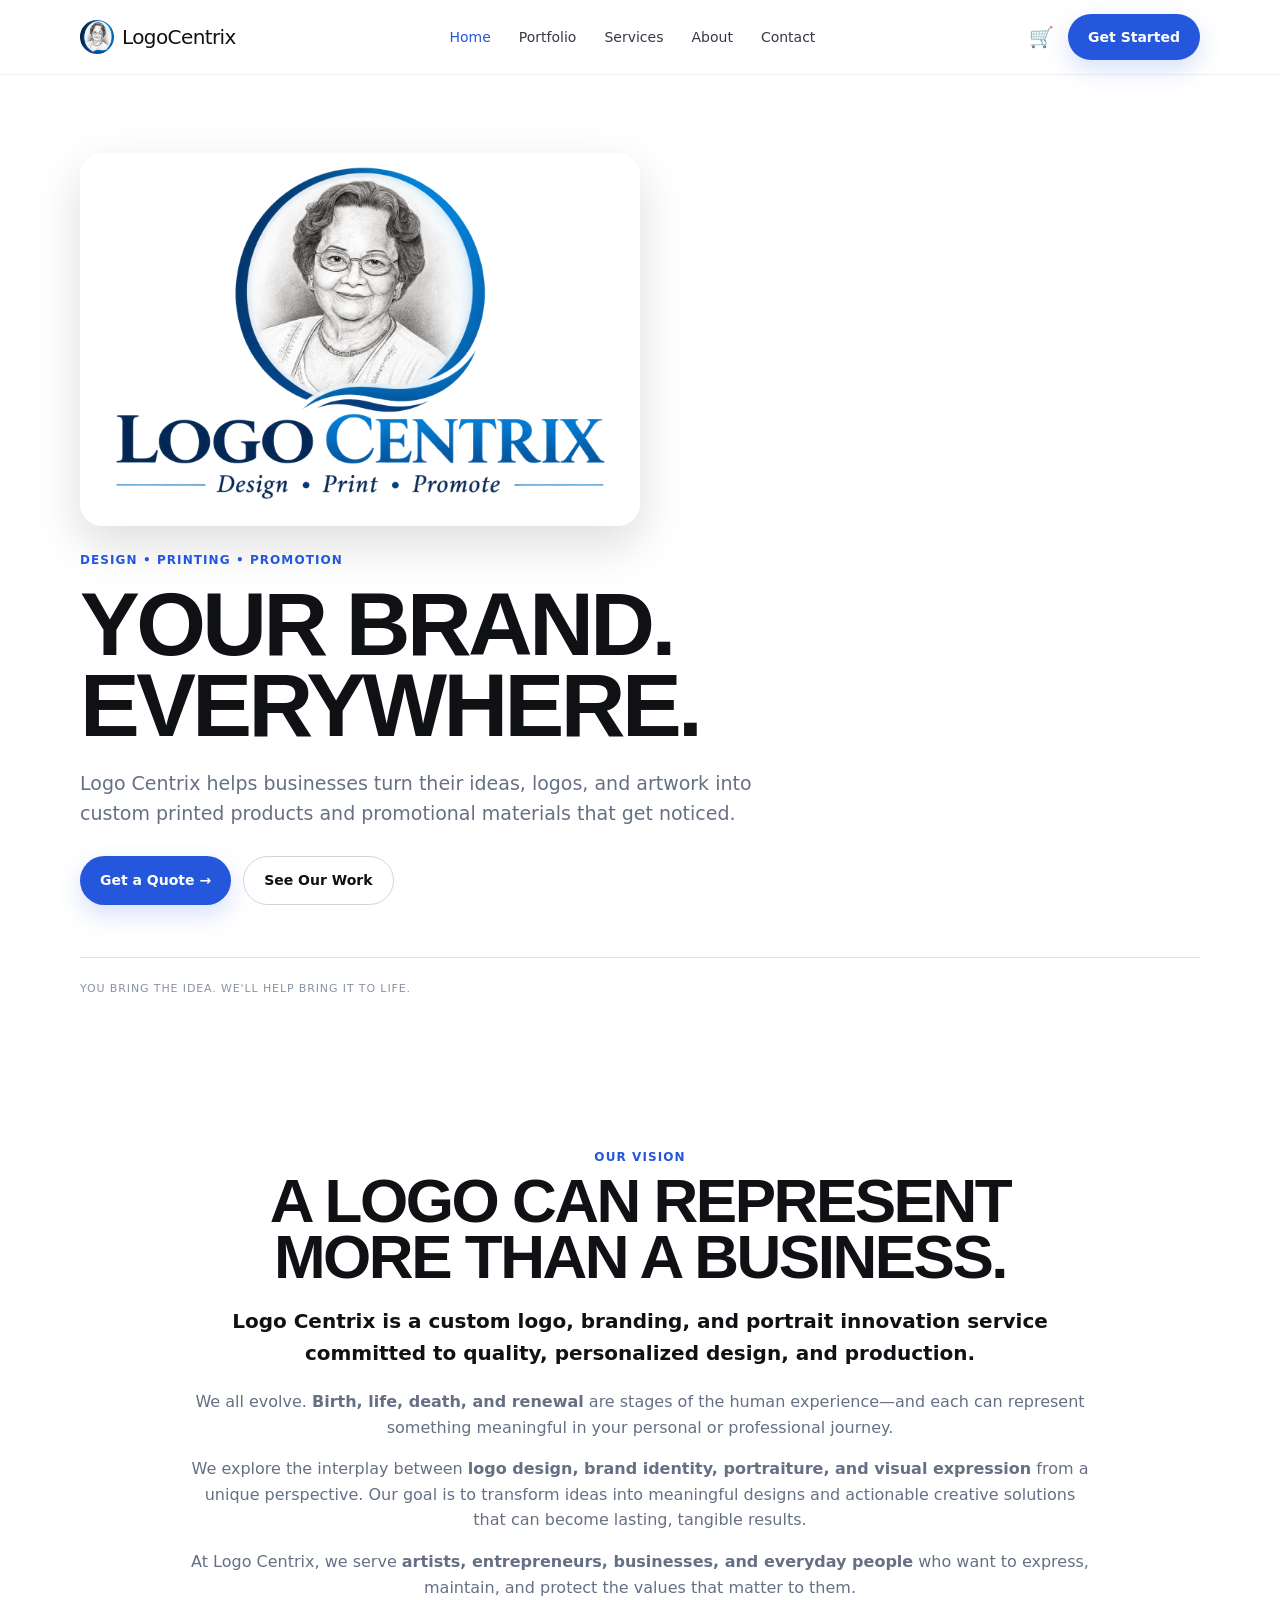
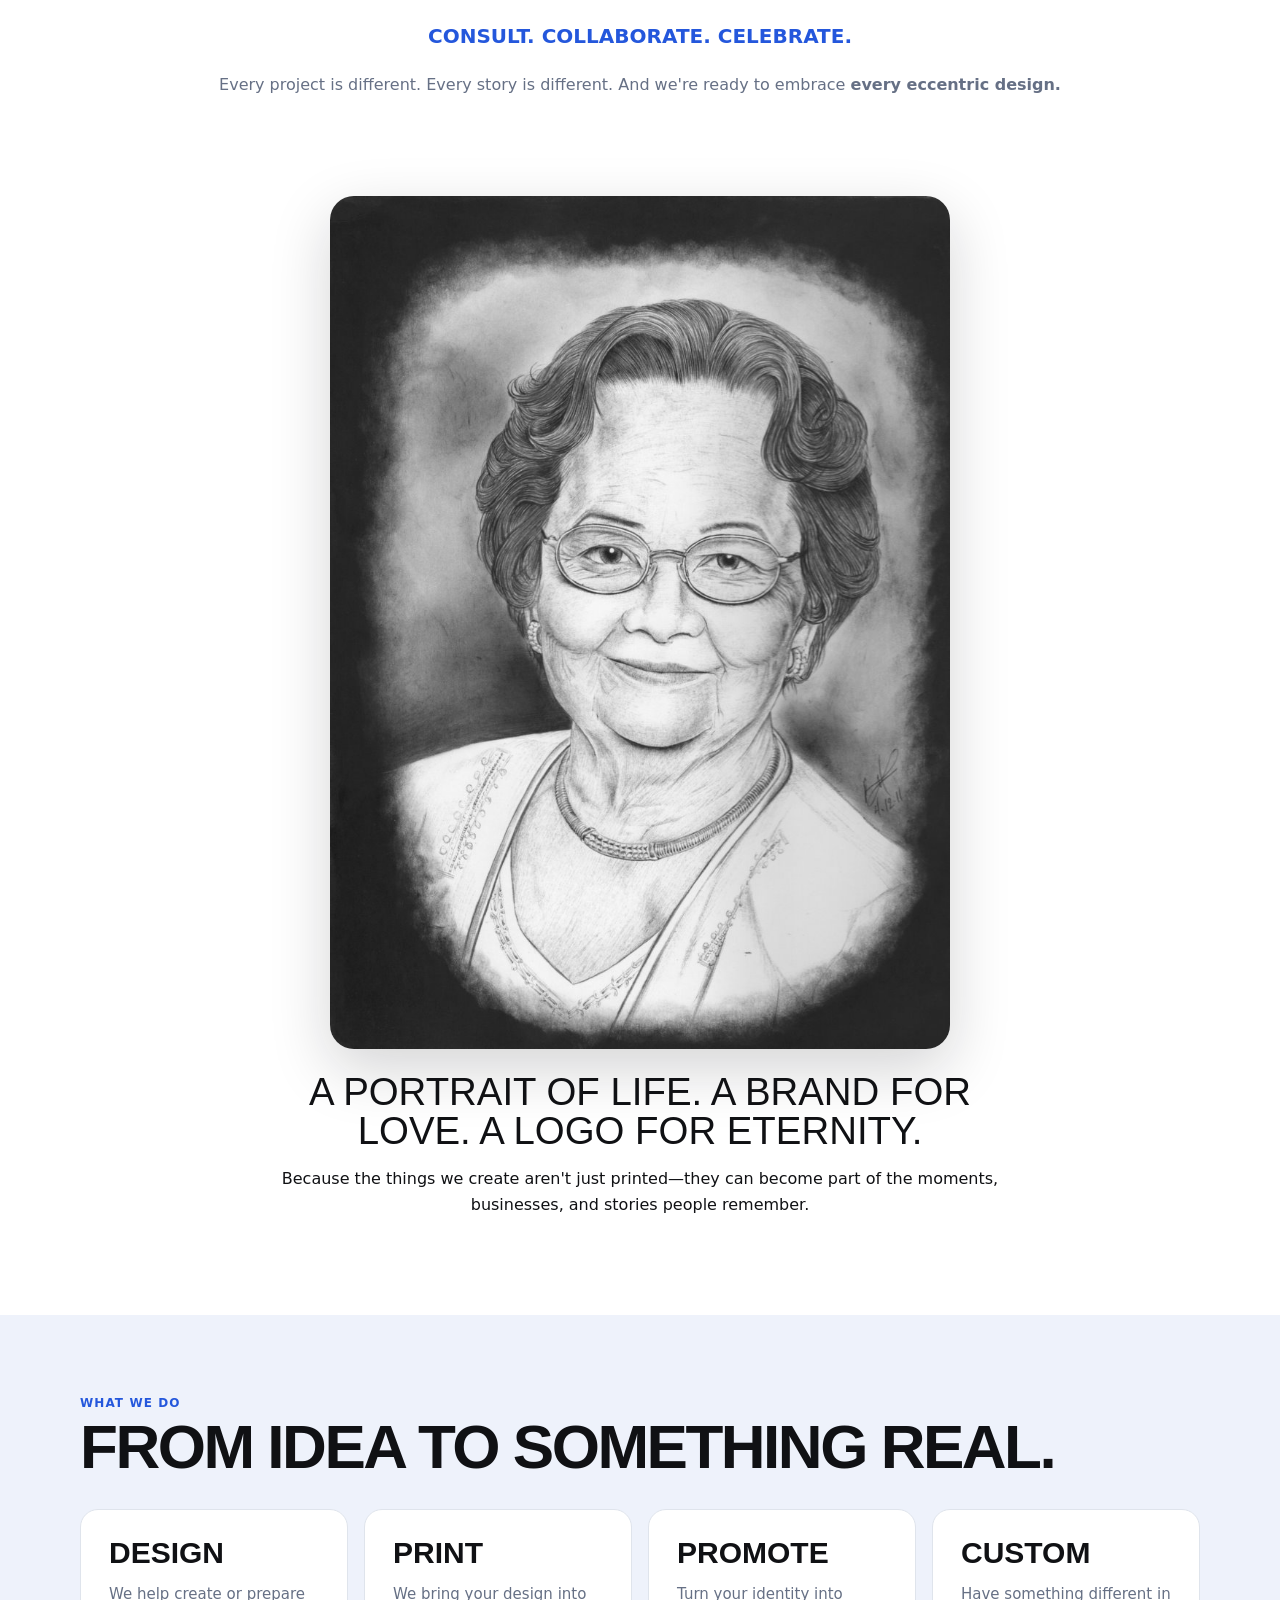
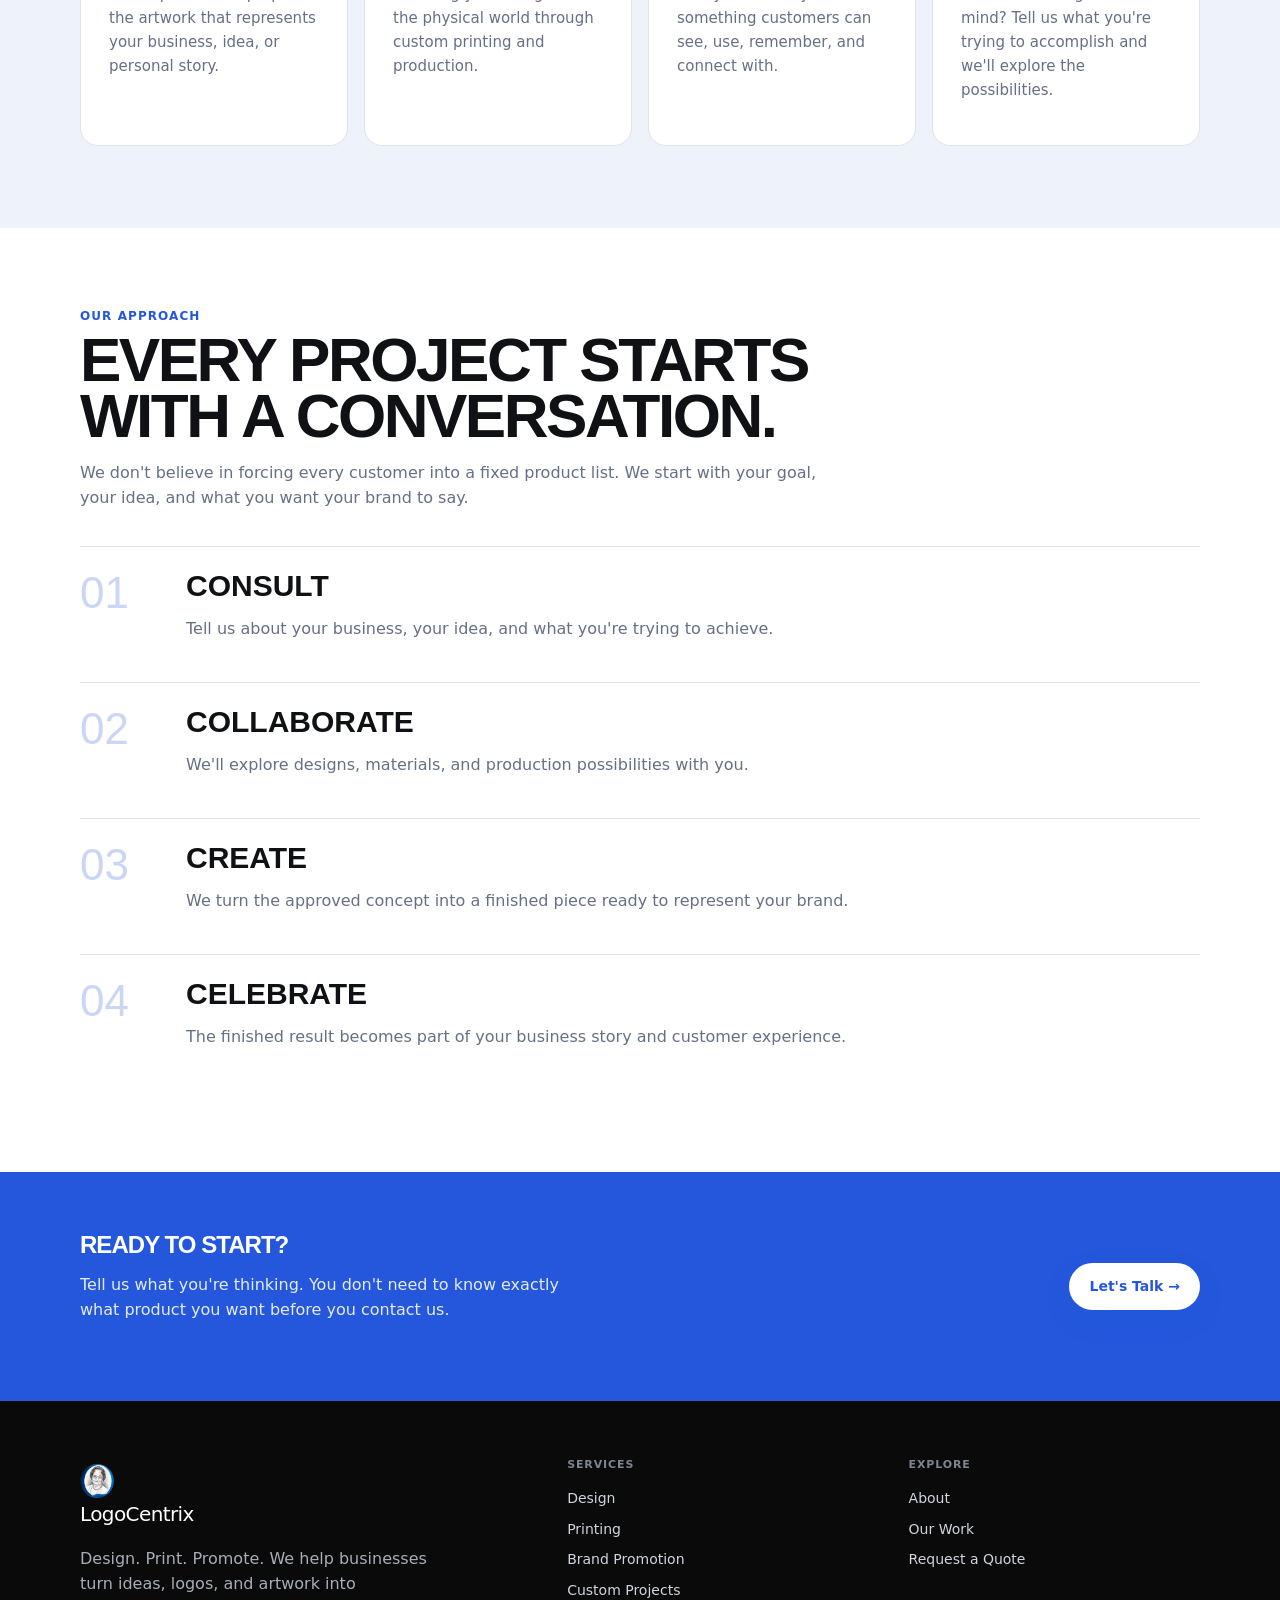
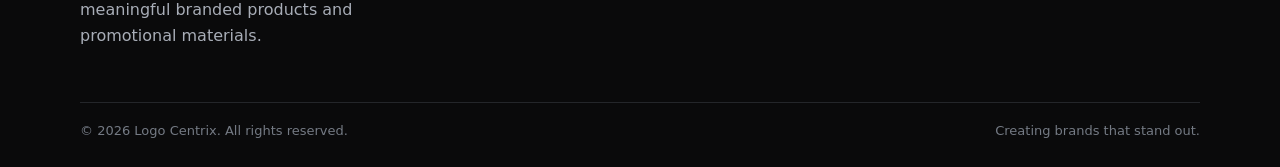
==== index.html @ c0c50b89 "Add files via upload" ====
<!doctype html>
<html lang="en">
<head>
<meta charset="utf-8">
<meta name="viewport" content="width=device-width,initial-scale=1">
<title>Home | Logo Centrix</title>
<link rel="stylesheet" href="styles.css">
</head>
<body>
<header class="site-header">
  <div class="container nav">
    <a class="brand" href="index.html"><img class="brand-image" src="assets/logo-centrix-mark.png" alt="Logo Centrix logo"><span class="brand-name">Logo<span>Centrix</span></span></a>
    <nav class="nav-links"><a class="active" href="index.html">Home</a><a class="" href="portfolio.html">Portfolio</a><a class="" href="services.html">Services</a><a class="" href="about.html">About</a><a class="" href="contact.html">Contact</a></nav>
    <div class="nav-actions"><span class="cart" aria-hidden="true">🛒</span><a class="button" href="contact.html">Get Started</a></div>
  </div>
</header>

<main>
<section class="hero">
  <div class="container">
    <div class="logo-hero"><img src="assets/logo-centrix-approved.png" alt="Logo Centrix logo featuring the portrait and blue circular design"></div>
    <div class="eyebrow">Design • Printing • Promotion</div>
    <h1 class="display">YOUR BRAND.<br>EVERYWHERE.</h1>
    <p class="lead">Logo Centrix helps businesses turn their ideas, logos, and artwork into custom printed products and promotional materials that get noticed.</p>
    <div class="button-row"><a class="button" href="contact.html">Get a Quote →</a><a class="button secondary" href="portfolio.html">See Our Work</a></div>
    <div class="hero-band">You bring the idea. We'll help bring it to life.</div>
  </div>
</section>

<section class="section">
  <div class="container vision">
    <div class="eyebrow">Our Vision</div>
    <h2 class="display">A LOGO CAN REPRESENT MORE THAN A BUSINESS.</h2>
    <p class="vision-lead">Logo Centrix is a custom logo, branding, and portrait innovation service committed to quality, personalized design, and production.</p>
    <p>We all evolve. <strong>Birth, life, death, and renewal</strong> are stages of the human experience—and each can represent something meaningful in your personal or professional journey.</p>
    <p>We explore the interplay between <strong>logo design, brand identity, portraiture, and visual expression</strong> from a unique perspective. Our goal is to transform ideas into meaningful designs and actionable creative solutions that can become lasting, tangible results.</p>
    <p>At Logo Centrix, we serve <strong>artists, entrepreneurs, businesses, and everyday people</strong> who want to express, maintain, and protect the values that matter to them.</p>
    <p class="vision-lead"><span class="emphasis">CONSULT.</span> <span class="emphasis">COLLABORATE.</span> <span class="emphasis">CELEBRATE.</span></p>
    <p>Every project is different. Every story is different. And we're ready to embrace <strong>every eccentric design.</strong></p>
  </div>
</section>

<section class="portrait">
  <div class="container portrait-card">
    <img src="assets/mom-by-ronnie.jpg" alt="Pencil portrait">
    <div class="caption">A portrait of life. A brand for Love. A logo for eternity.</div>
    <p>Because the things we create aren't just printed—they can become part of the moments, businesses, and stories people remember.</p>
  </div>
</section>

<section class="section soft">
  <div class="container">
    <div class="eyebrow">What We Do</div>
    <h2 class="display">FROM IDEA TO SOMETHING REAL.</h2>
    <div class="services-grid">
      <article class="card"><h3>Design</h3><p>We help create or prepare the artwork that represents your business, idea, or personal story.</p></article>
      <article class="card"><h3>Print</h3><p>We bring your design into the physical world through custom printing and production.</p></article>
      <article class="card"><h3>Promote</h3><p>Turn your identity into something customers can see, use, remember, and connect with.</p></article>
      <article class="card"><h3>Custom</h3><p>Have something different in mind? Tell us what you're trying to accomplish and we'll explore the possibilities.</p></article>
    </div>
  </div>
</section>

<section class="section">
  <div class="container">
    <div class="section-head"><div class="eyebrow">Our Approach</div><h2 class="display">EVERY PROJECT STARTS WITH A CONVERSATION.</h2><p>We don't believe in forcing every customer into a fixed product list. We start with your goal, your idea, and what you want your brand to say.</p></div>
    <div class="steps">
      <div class="step"><div class="step-num">01</div><div><h3>Consult</h3><p>Tell us about your business, your idea, and what you're trying to achieve.</p></div></div>
      <div class="step"><div class="step-num">02</div><div><h3>Collaborate</h3><p>We'll explore designs, materials, and production possibilities with you.</p></div></div>
      <div class="step"><div class="step-num">03</div><div><h3>Create</h3><p>We turn the approved concept into a finished piece ready to represent your brand.</p></div></div>
      <div class="step"><div class="step-num">04</div><div><h3>Celebrate</h3><p>The finished result becomes part of your business story and customer experience.</p></div></div>
    </div>
  </div>
</section>

<section class="cta">
  <div class="container cta-inner"><div><h2 class="display">READY TO START?</h2><p>Tell us what you're thinking. You don't need to know exactly what product you want before you contact us.</p></div><a class="button" href="contact.html">Let's Talk →</a></div>
</section>
</main>

<footer class="footer">
  <div class="container">
    <div class="footer-grid">
      <div>
        <a class="brand" href="index.html"><img class="brand-image" src="assets/logo-centrix-mark.png" alt="Logo Centrix logo"><span class="brand-name">Logo<span>Centrix</span></span></a>
        <p>Design. Print. Promote. We help businesses turn ideas, logos, and artwork into meaningful branded products and promotional materials.</p>
      </div>
      <div>
        <h4>Services</h4>
        <a href="services.html">Design</a><a href="services.html">Printing</a><a href="services.html">Brand Promotion</a><a href="contact.html">Custom Projects</a>
      </div>
      <div>
        <h4>Explore</h4>
        <a href="about.html">About</a><a href="portfolio.html">Our Work</a><a href="contact.html">Request a Quote</a>
      </div>
    </div>
    <div class="footer-bottom"><span>© 2026 Logo Centrix. All rights reserved.</span><span>Creating brands that stand out.</span></div>
  </div>
</footer>
<script src="script.js"></script>
</body></html>
---- styles.css ----
:root{
  --blue:#2457dc;
  --blue-dark:#173da8;
  --ink:#101114;
  --muted:#667085;
  --soft:#eef2fb;
  --line:#dfe4ec;
  --white:#ffffff;
  --max:1120px;
  --display:"Arial Black", Impact, Haettenschweiler, "Franklin Gothic Heavy", sans-serif;
  --body:Inter, ui-sans-serif, system-ui, -apple-system, BlinkMacSystemFont, "Segoe UI", sans-serif;
}
*{box-sizing:border-box}
html{scroll-behavior:smooth}
body{margin:0;background:var(--white);color:var(--ink);font-family:var(--body);line-height:1.6}
a{color:inherit;text-decoration:none}
img{display:block;max-width:100%}
.container{width:min(calc(100% - 40px),var(--max));margin-inline:auto}
.site-header{position:sticky;top:0;z-index:50;background:rgba(255,255,255,.96);backdrop-filter:blur(12px);border-bottom:1px solid rgba(16,17,20,.06)}
.nav{height:74px;display:flex;align-items:center;justify-content:space-between;gap:20px}
.brand{display:flex;align-items:center;gap:9px;font-weight:800;font-size:21px;letter-spacing:-.03em}
.brand-mark{width:22px;height:22px;border:5px solid var(--ink);border-right-color:transparent;border-radius:50%}
.brand span{font-weight:400}
.nav-links{display:flex;align-items:center;gap:28px;font-size:14px}
.nav-links a{color:#343944}
.nav-links a.active,.nav-links a:hover{color:var(--blue)}
.nav-actions{display:flex;align-items:center;gap:14px}
.cart{font-size:20px}
.button{display:inline-flex;align-items:center;justify-content:center;gap:8px;padding:12px 20px;border-radius:999px;background:var(--blue);color:#fff;font-weight:750;font-size:14px;border:none;cursor:pointer;box-shadow:0 10px 24px rgba(36,87,220,.18)}
.button:hover{background:var(--blue-dark)}
.button.secondary{background:#fff;color:var(--ink);border:1px solid #cfd5df;box-shadow:none}
.button.ghost{background:transparent;color:var(--blue);box-shadow:none;padding-left:0}
.hero{padding:78px 0 72px}
.eyebrow{font-size:12px;line-height:1;text-transform:uppercase;letter-spacing:.09em;color:var(--blue);font-weight:800}
.display{font-family:var(--display);text-transform:uppercase;line-height:.9;letter-spacing:-.04em}
.hero h1{font-size:clamp(54px,7vw,94px);max-width:720px;margin:18px 0 22px}
.hero p.lead{font-size:19px;color:var(--muted);max-width:680px;margin:0 0 28px}
.button-row{display:flex;flex-wrap:wrap;gap:12px}
.hero-band{margin-top:52px;padding-top:22px;border-top:1px solid var(--line);font-size:11px;text-transform:uppercase;letter-spacing:.08em;color:#8a93a4}
.section{padding:82px 0}
.section.soft{background:var(--soft)}
.section-head{max-width:770px}
.section h2{font-size:clamp(40px,5vw,62px);margin:10px 0 16px}
.section h3{font-family:var(--display);text-transform:uppercase;line-height:.98;font-size:30px;margin:0 0 12px}
.section p{color:var(--muted)}
.vision{max-width:900px;margin:0 auto;text-align:center}
.vision .vision-lead{font-size:20px;color:var(--ink);font-weight:650}
.vision p{font-size:16px}
.emphasis{font-weight:800;color:var(--blue)}
.portrait{padding:0 0 82px}
.portrait-card{max-width:760px;margin:0 auto;text-align:center}
.portrait-card img{width:min(100%,620px);height:auto;aspect-ratio:auto;object-fit:contain;margin:0 auto;border-radius:24px;box-shadow:0 20px 60px rgba(16,17,20,.18)}
.portrait-card .caption{font-family:var(--display);text-transform:uppercase;font-size:clamp(24px,3vw,40px);line-height:1;margin:24px auto 12px;max-width:690px}
.services-grid{display:grid;grid-template-columns:repeat(4,1fr);gap:16px;margin-top:34px}
.card{border:1px solid var(--line);border-radius:18px;padding:28px;background:#fff}
.card p{font-size:15px}
.steps{margin-top:35px}
.step{display:grid;grid-template-columns:80px 1fr;gap:26px;padding:24px 0;border-top:1px solid var(--line)}
.step-num{font-family:var(--display);font-size:44px;color:#cbd6f4;line-height:1}
.cta{padding:62px 0;background:var(--blue);color:#fff}
.cta .cta-inner{display:flex;align-items:center;justify-content:space-between;gap:30px}
.cta h2{color:#fff;margin:0}
.cta p{color:#e6ebff;max-width:480px}
.cta .button{background:#fff;color:var(--blue)}
.grid-placeholder{display:grid;grid-template-columns:repeat(3,1fr);gap:18px;margin-top:38px}
.work-card{border:1px solid var(--line);border-radius:18px;overflow:hidden;background:#fff}
.work-image{height:240px;background:linear-gradient(135deg,#dce5fb,#f5f7fb)}
.work-card .work-copy{padding:20px}
.filter-row{display:flex;flex-wrap:wrap;gap:8px;margin-top:28px}
.filter{border:1px solid #cfd5df;background:#fff;border-radius:999px;padding:8px 14px;cursor:pointer;font:inherit;color:#4f5663}
.filter.active,.filter:hover{background:var(--blue);border-color:var(--blue);color:#fff}
.pricing-grid{display:grid;grid-template-columns:repeat(3,1fr);gap:18px;margin-top:38px}
.price-card{border:1px solid var(--line);border-radius:20px;padding:28px;background:#fff}
.price-card.featured{background:var(--blue);color:#fff;border-color:var(--blue);transform:translateY(-10px);box-shadow:0 20px 50px rgba(36,87,220,.25)}
.price{font-family:var(--display);font-size:48px;line-height:1;margin:12px 0}
.price-note{color:var(--muted)}
.featured .price-note,.featured li{color:#eef3ff}
.price-card ul{padding-left:20px;color:var(--muted)}
.price-card .button{width:100%;margin-top:12px}
.faq{margin-top:20px}
.faq details{border-top:1px solid var(--line);padding:18px 0}
.faq summary{cursor:pointer;font-weight:750}
.about-hero{display:grid;grid-template-columns:1.05fr .95fr;gap:50px;align-items:center;padding:74px 0}
.about-hero img{width:100%;aspect-ratio:4/3;object-fit:cover;border-radius:24px}
.stat-grid{display:grid;grid-template-columns:repeat(3,1fr);gap:16px;margin-top:30px}
.stat{padding:25px;border-radius:18px;background:#fff;border:1px solid var(--line)}
.stat strong{display:block;font-family:var(--display);font-size:46px;line-height:1;color:var(--blue)}
.values-grid{display:grid;grid-template-columns:repeat(2,1fr);gap:16px;margin-top:30px}
.contact-grid{display:grid;grid-template-columns:1.12fr .88fr;gap:40px;align-items:start;padding:74px 0}
.form-card{background:var(--soft);border:1px solid var(--line);border-radius:22px;padding:30px}
.form-grid{display:grid;grid-template-columns:1fr 1fr;gap:16px}
.field{display:flex;flex-direction:column;gap:7px;margin-bottom:15px}
.field.full{grid-column:1/-1}
label{font-weight:700;font-size:14px}
input,select,textarea{font:inherit;border:1px solid #cfd5df;border-radius:12px;padding:13px 14px;background:#fff}
textarea{min-height:150px;resize:vertical}
.form-note{font-size:13px;color:var(--muted);margin-top:12px}
.contact-steps .step{grid-template-columns:52px 1fr}
.footer{background:#0a0a0b;color:#e5e7eb;padding:55px 0 25px}
.footer-grid{display:grid;grid-template-columns:1.2fr .8fr .8fr;gap:50px}
.footer .brand{color:#fff}
.footer .brand-mark{border-color:#1da1f2;border-right-color:transparent}
.footer p{color:#a8adb7;max-width:360px}
.footer h4{text-transform:uppercase;font-size:11px;letter-spacing:.08em;color:#7e8591;margin:0 0 14px}
.footer a{display:block;color:#d0d4dc;margin:8px 0;font-size:14px}
.footer-bottom{border-top:1px solid #24262a;margin-top:38px;padding-top:18px;display:flex;justify-content:space-between;gap:20px;color:#747a84;font-size:13px}
@media (max-width:900px){
  .nav-links{display:none}
  .services-grid{grid-template-columns:1fr 1fr}
  .pricing-grid{grid-template-columns:1fr}
  .price-card.featured{transform:none}
  .about-hero,.contact-grid{grid-template-columns:1fr}
  .grid-placeholder{grid-template-columns:1fr 1fr}
  .cta .cta-inner{flex-direction:column;align-items:flex-start}
}
@media (max-width:620px){
  .container{width:min(calc(100% - 28px),var(--max))}
  .hero{padding:58px 0 55px}
  .section{padding:60px 0}
  .services-grid,.grid-placeholder,.values-grid,.stat-grid,.form-grid,.footer-grid{grid-template-columns:1fr}
  .field.full{grid-column:auto}
  .footer-bottom{flex-direction:column}
  .nav{height:64px}
  .nav-actions .cart{display:none}
}

/* Approved Logo Centrix visual identity */
.brand{gap:8px}
.brand-image{width:34px;height:34px;object-fit:cover;border-radius:50%;flex:none}
.brand-name{font-weight:800;font-size:20px;letter-spacing:-.03em}.brand-name span{font-weight:400}
.logo-hero{display:flex;justify-content:flex-start;margin:0 0 28px}
.logo-hero img{width:min(100%,560px);height:auto;border-radius:22px;box-shadow:0 18px 48px rgba(16,17,20,.14)}
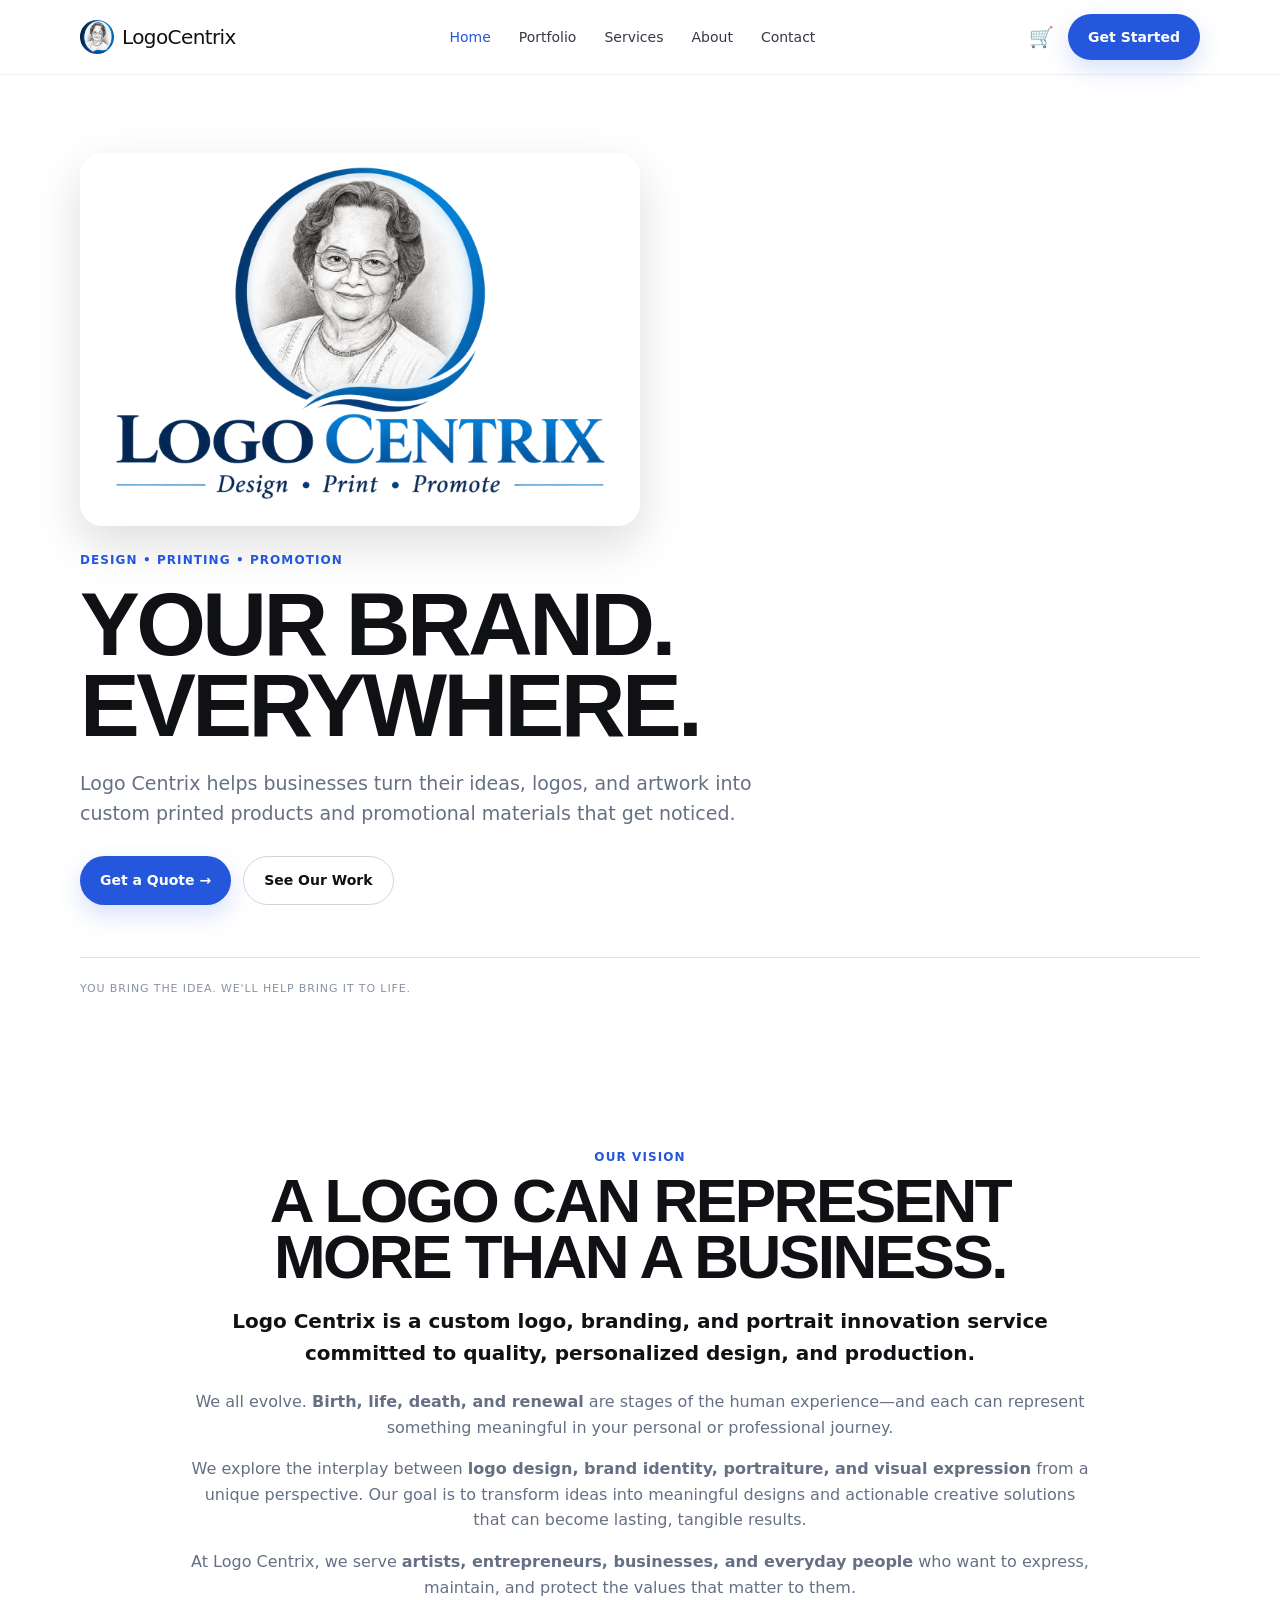
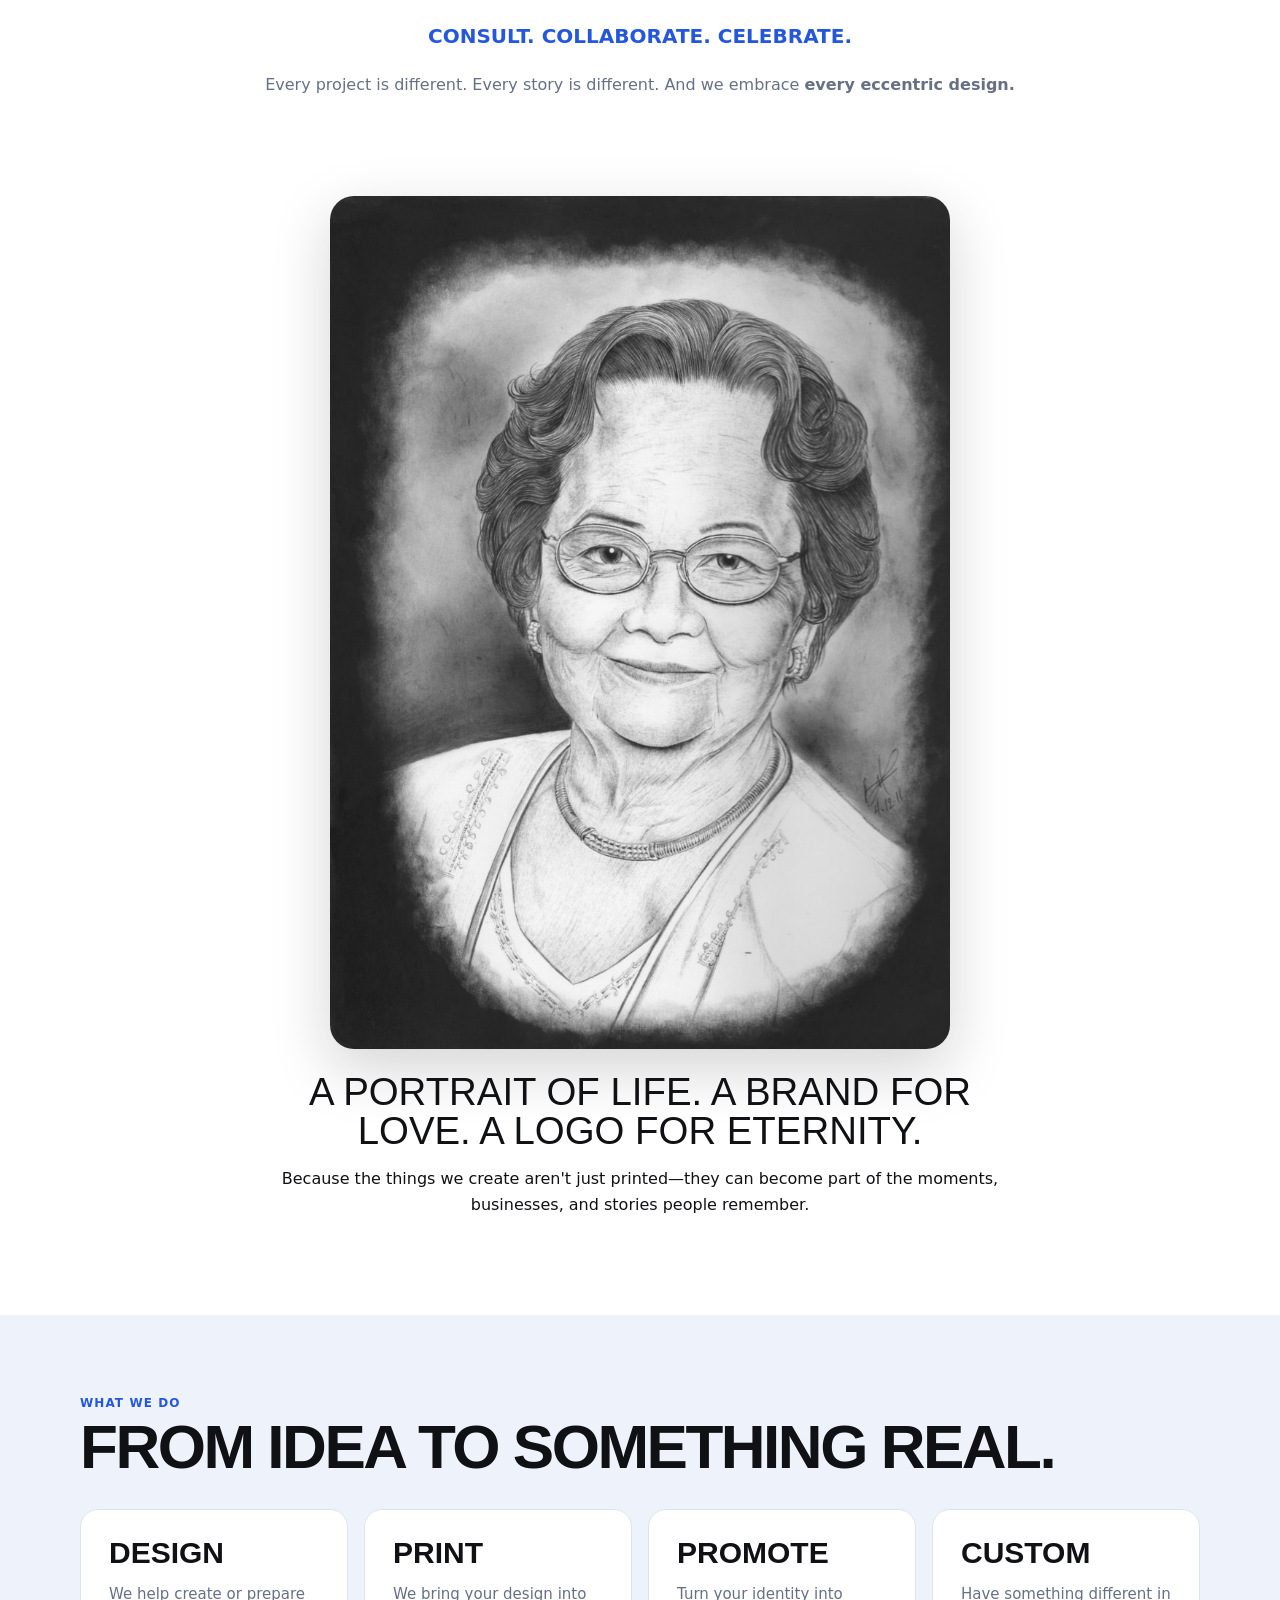
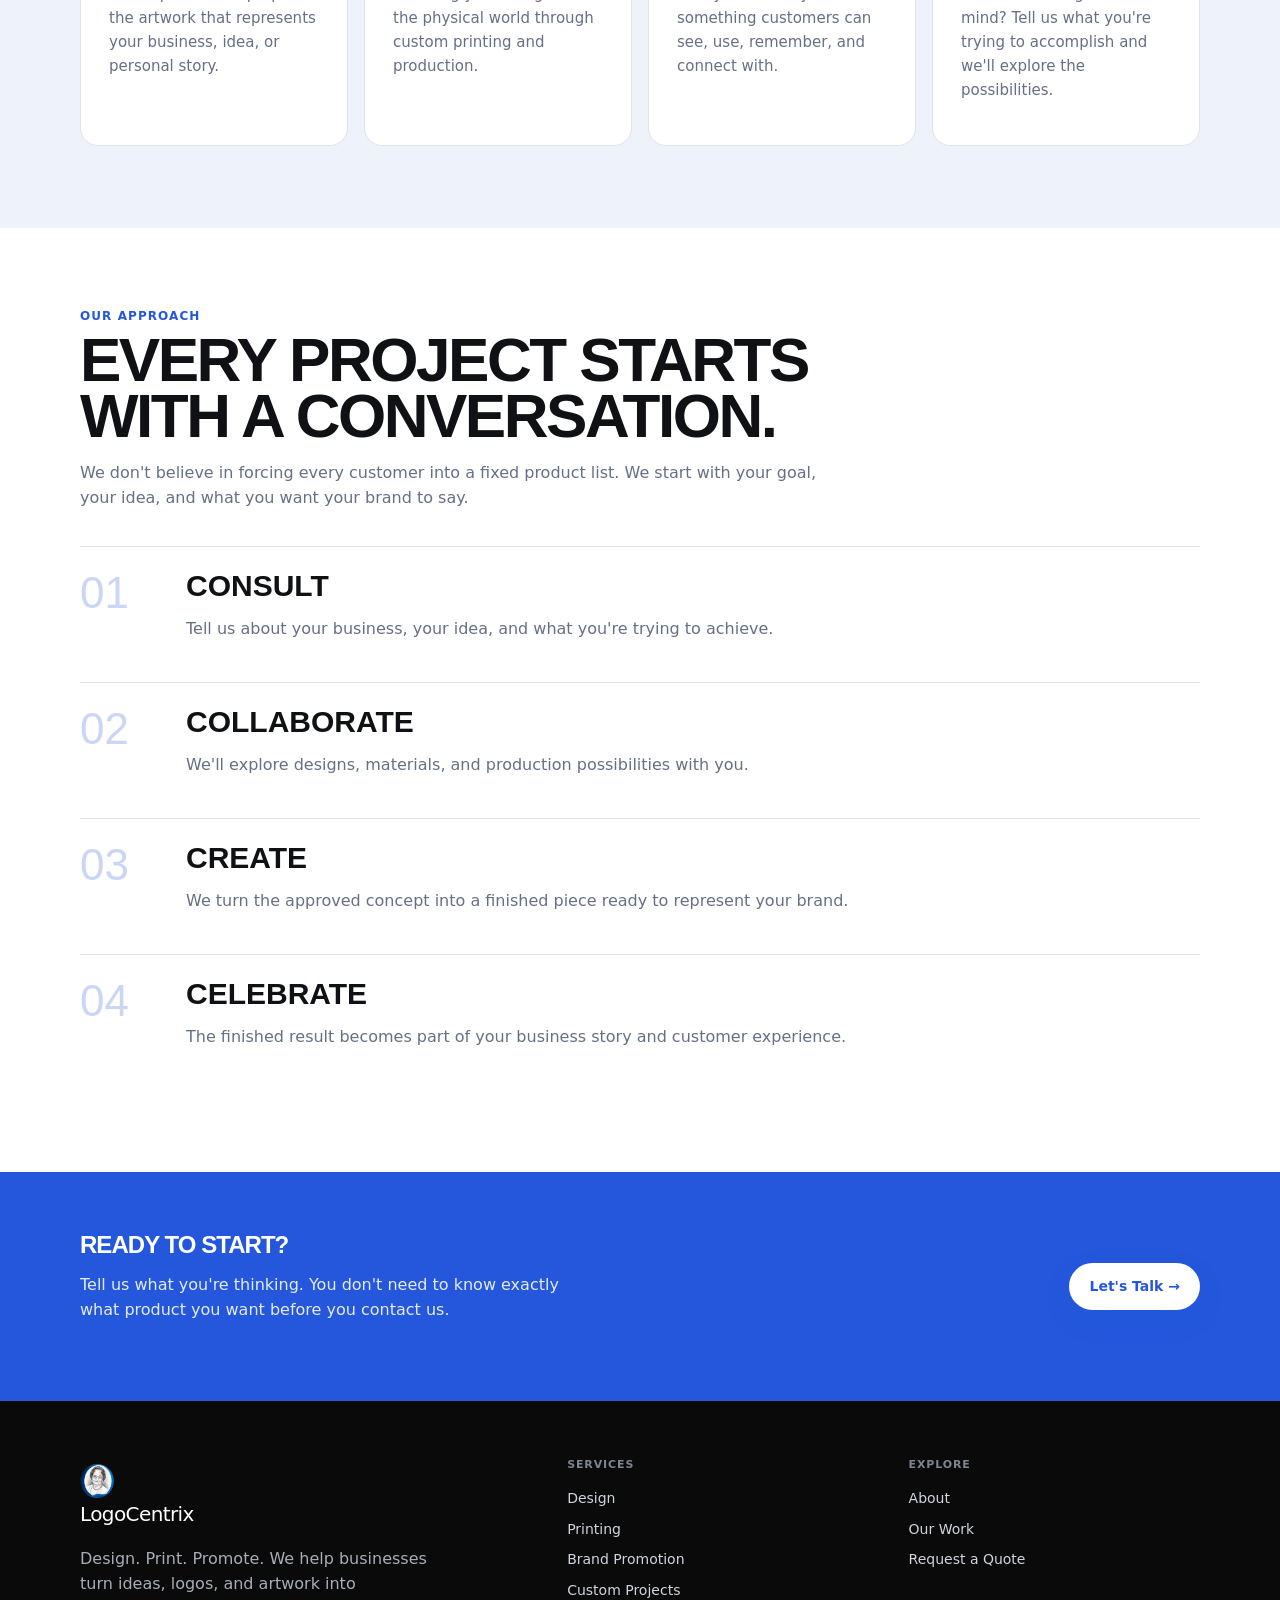
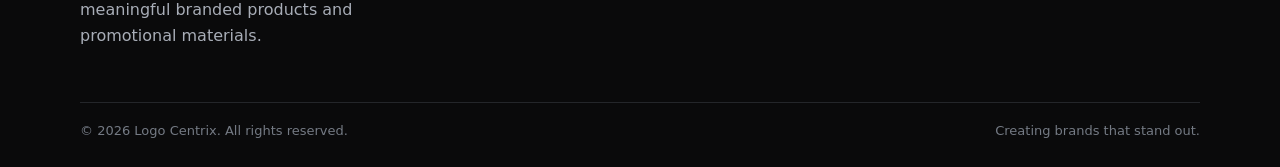
==== commit 851475c8: "Refactor paragraph on project uniqueness" ====
--- a/index.html
+++ b/index.html
@@ -36,7 +36,7 @@
     <p>We explore the interplay between <strong>logo design, brand identity, portraiture, and visual expression</strong> from a unique perspective. Our goal is to transform ideas into meaningful designs and actionable creative solutions that can become lasting, tangible results.</p>
     <p>At Logo Centrix, we serve <strong>artists, entrepreneurs, businesses, and everyday people</strong> who want to express, maintain, and protect the values that matter to them.</p>
     <p class="vision-lead"><span class="emphasis">CONSULT.</span> <span class="emphasis">COLLABORATE.</span> <span class="emphasis">CELEBRATE.</span></p>
-    <p>Every project is different. Every story is different. And we're ready to embrace <strong>every eccentric design.</strong></p>
+    <p>Every project is different. Every story is different. And we embrace <strong>every eccentric design.</strong></p>
   </div>
 </section>
 
@@ -98,4 +98,4 @@
   </div>
 </footer>
 <script src="script.js"></script>
-</body></html>+</body></html>
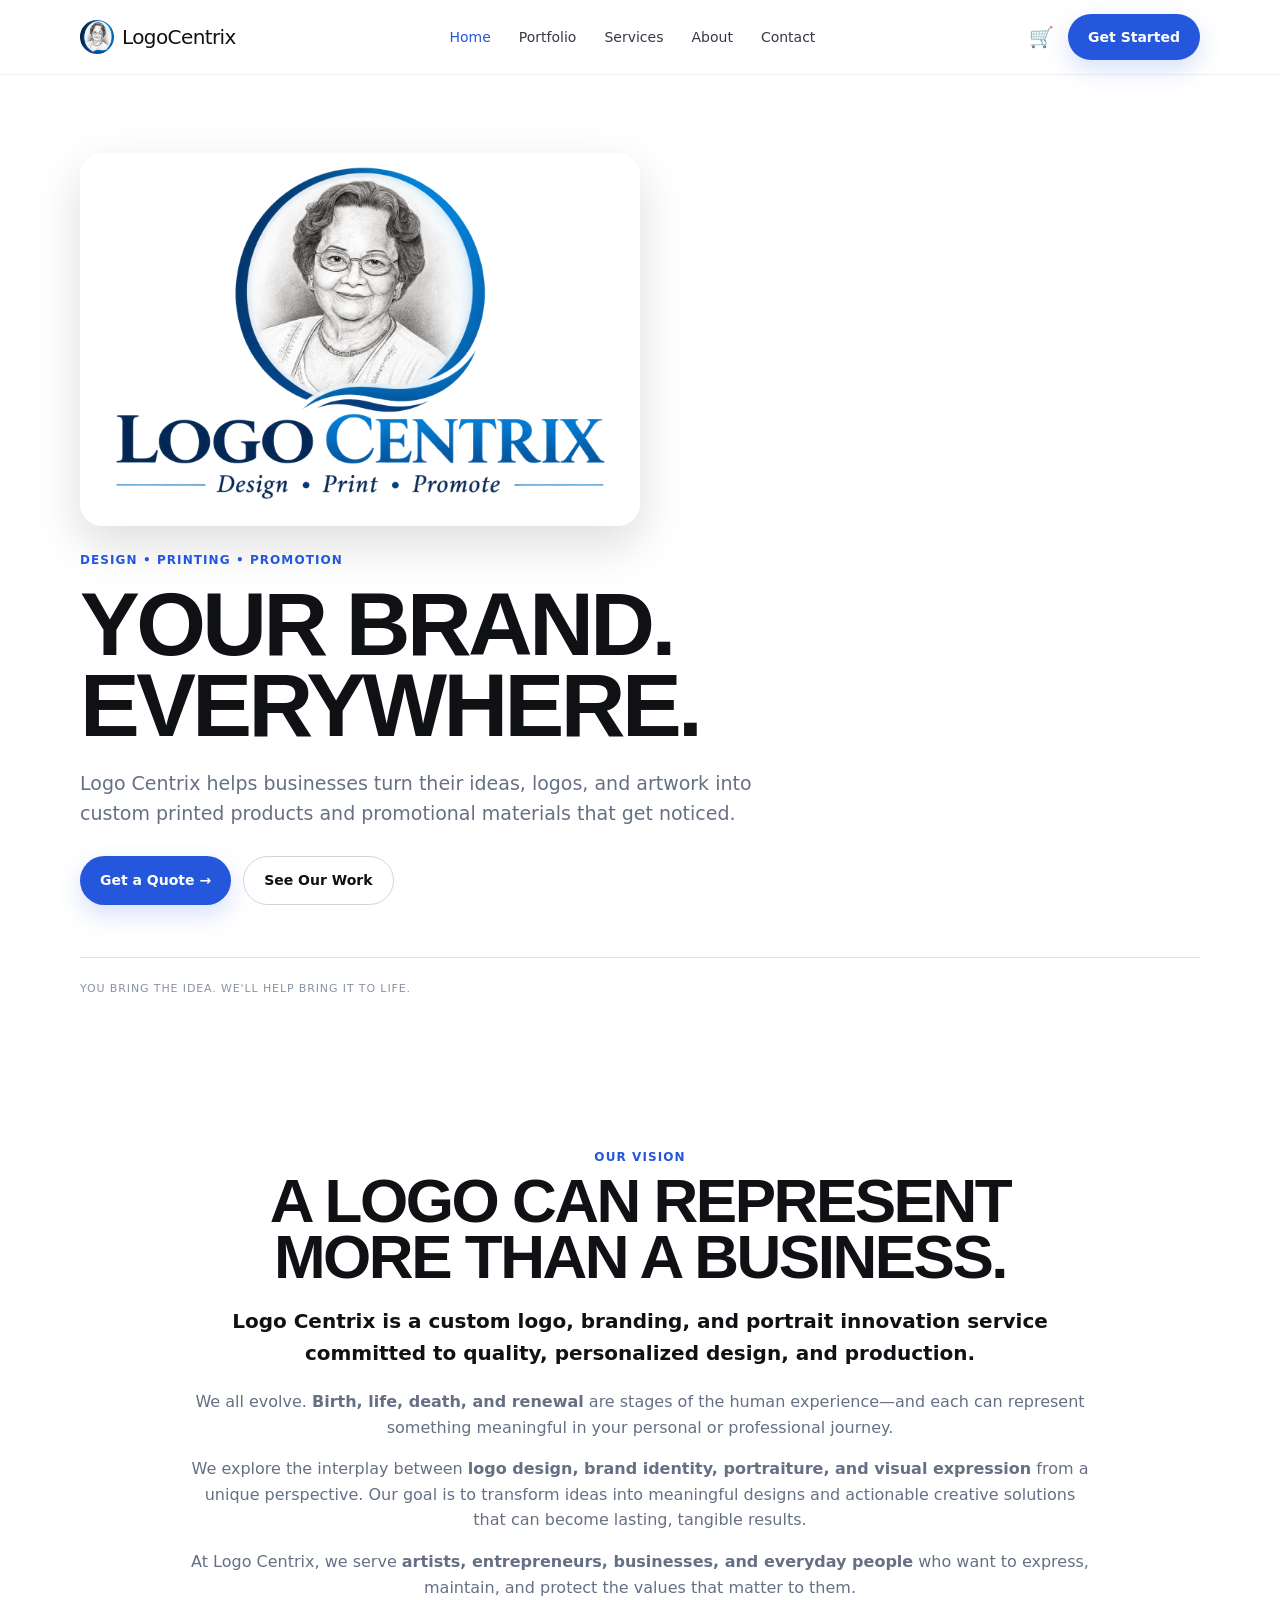
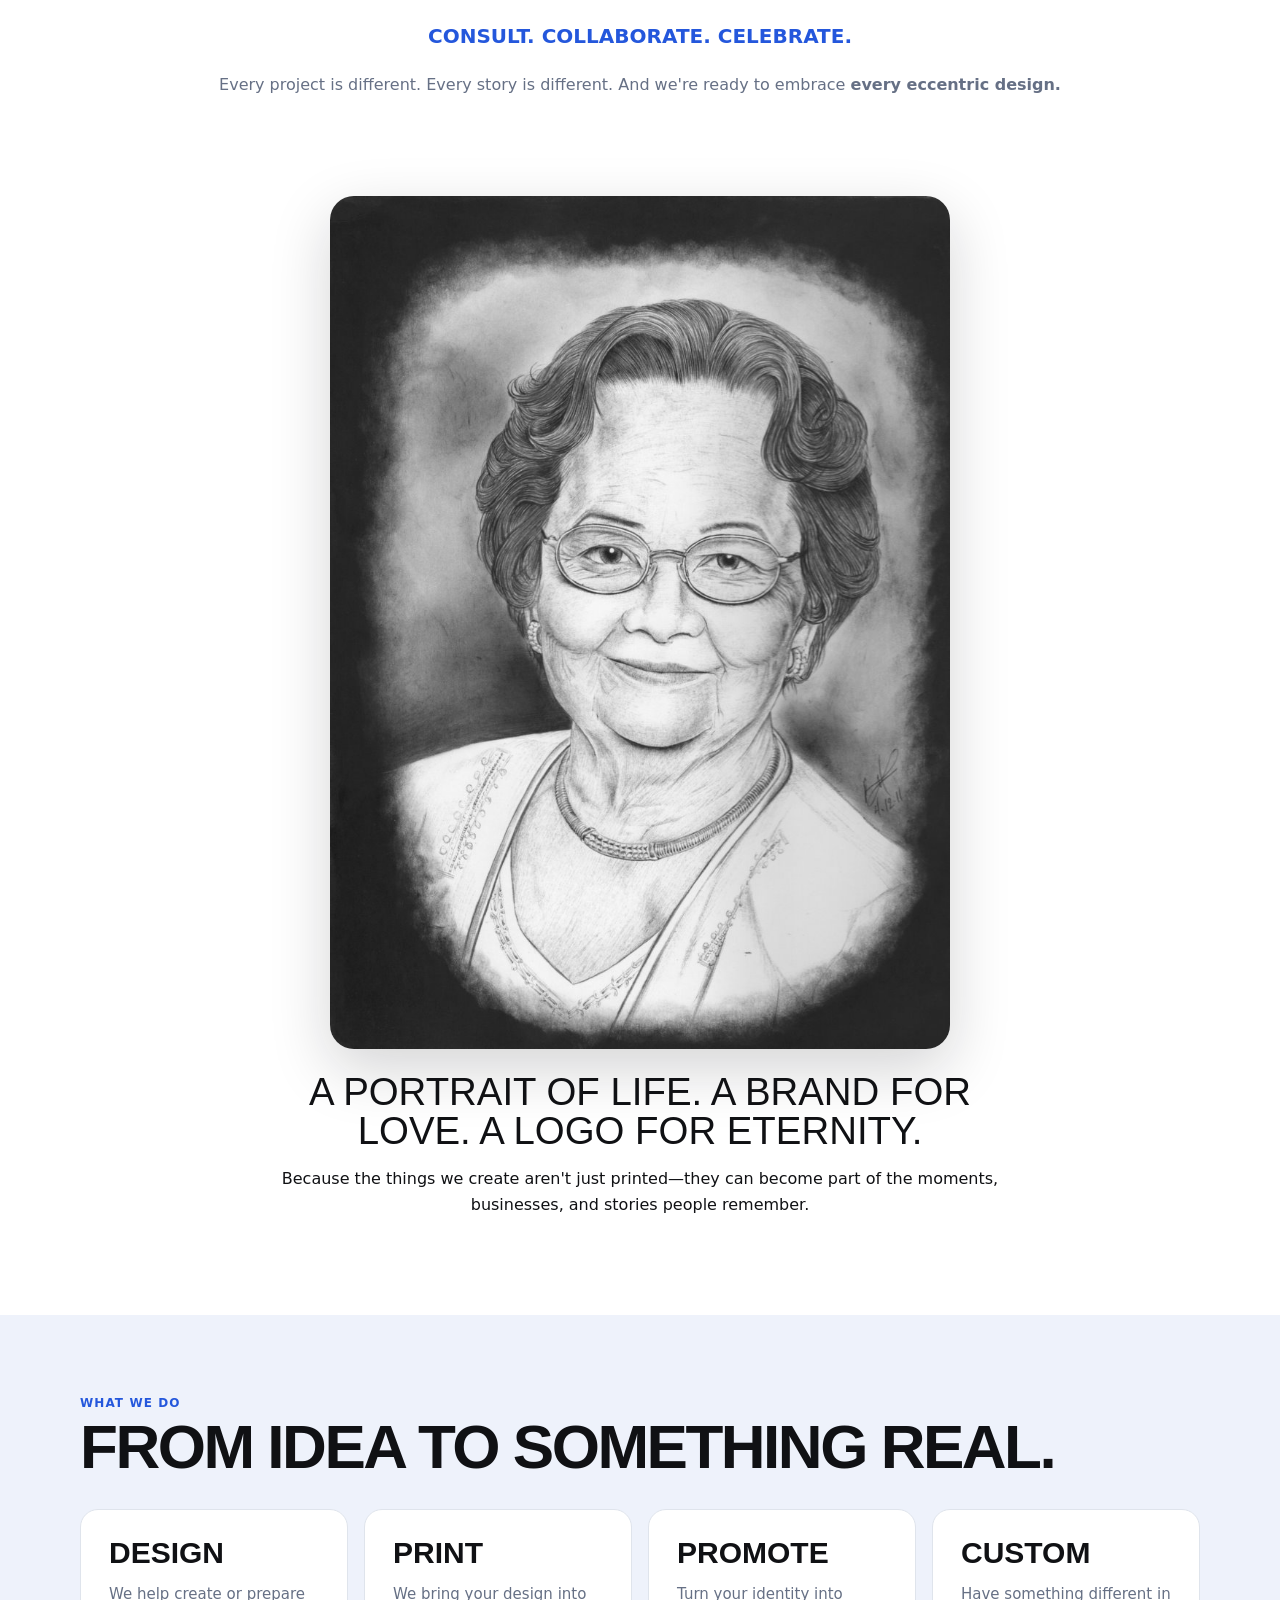
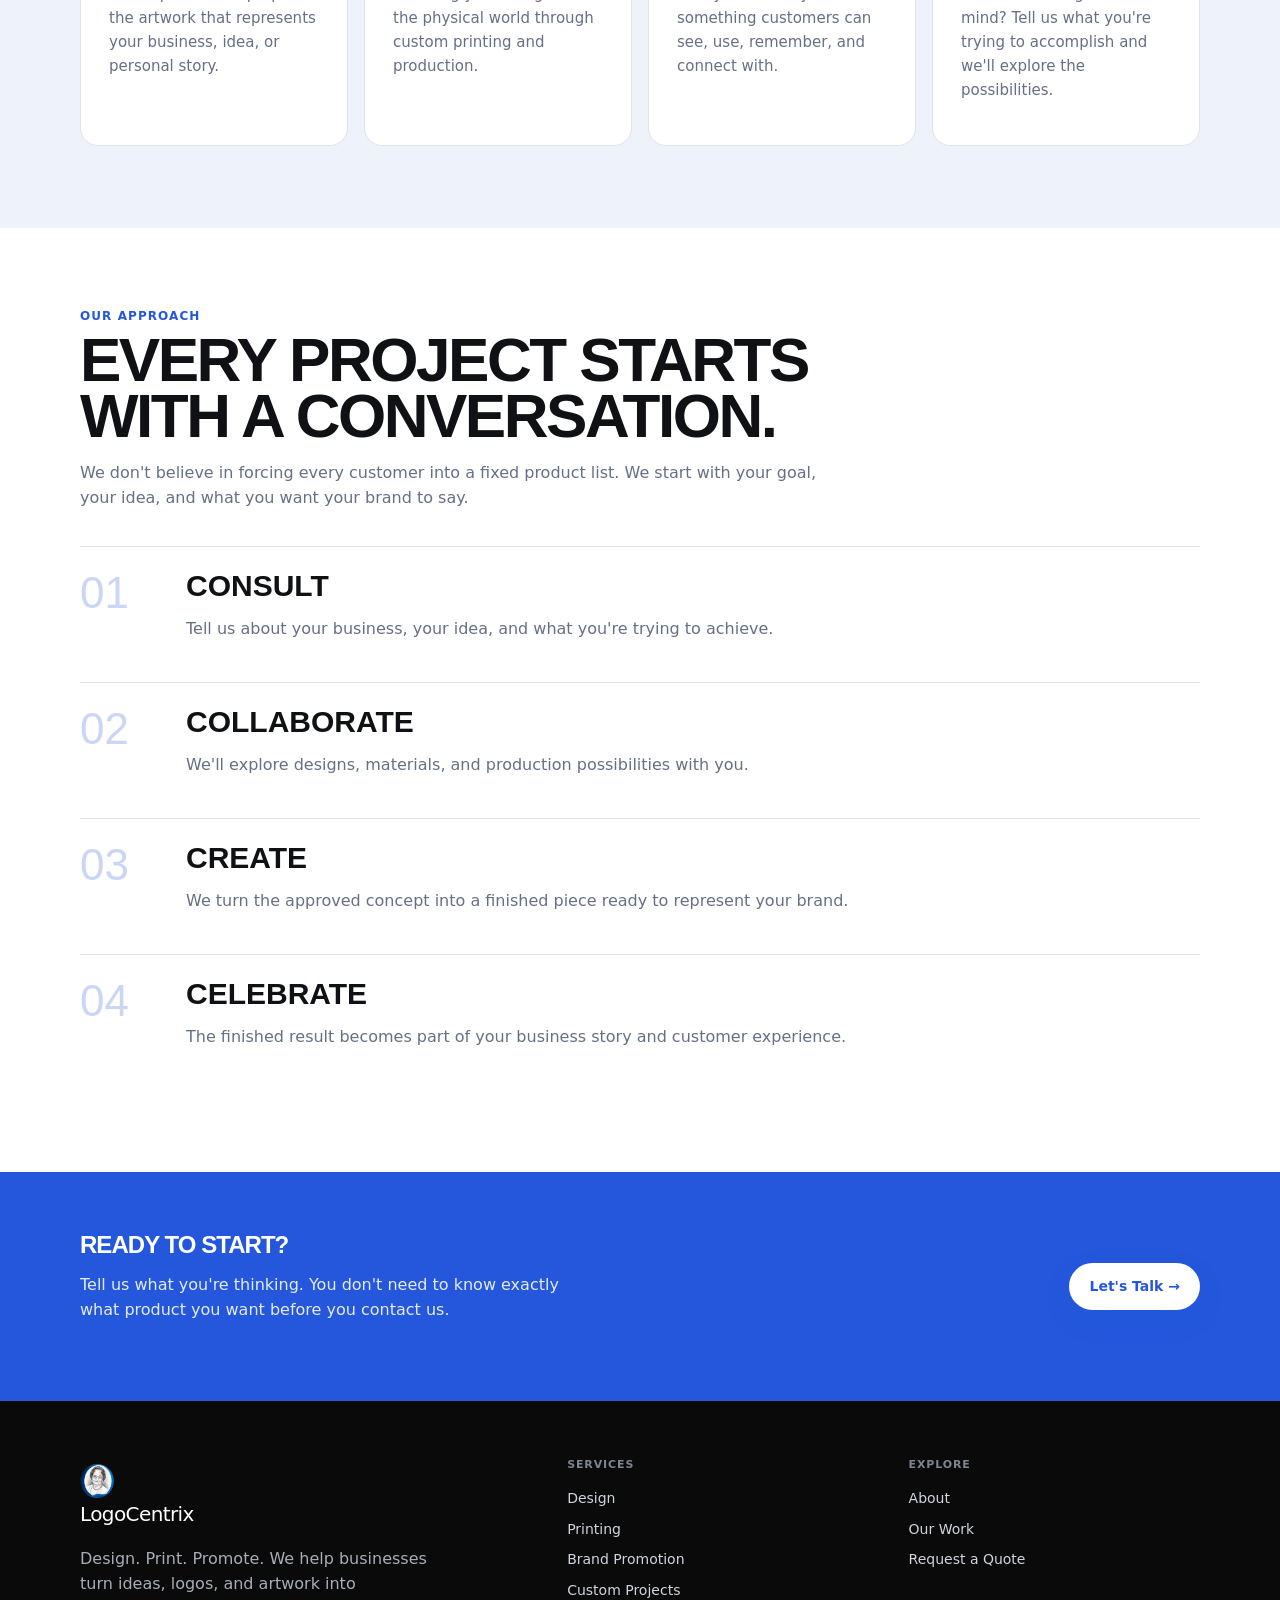
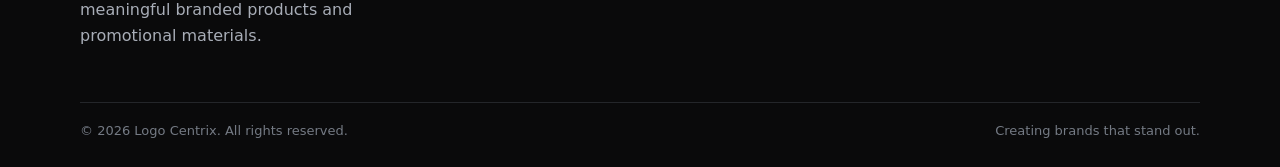
==== commit 48cc9e5c: "Update index.html" ====
--- a/index.html
+++ b/index.html
@@ -36,7 +36,7 @@
     <p>We explore the interplay between <strong>logo design, brand identity, portraiture, and visual expression</strong> from a unique perspective. Our goal is to transform ideas into meaningful designs and actionable creative solutions that can become lasting, tangible results.</p>
     <p>At Logo Centrix, we serve <strong>artists, entrepreneurs, businesses, and everyday people</strong> who want to express, maintain, and protect the values that matter to them.</p>
     <p class="vision-lead"><span class="emphasis">CONSULT.</span> <span class="emphasis">COLLABORATE.</span> <span class="emphasis">CELEBRATE.</span></p>
-    <p>Every project is different. Every story is different. And we embrace <strong>every eccentric design.</strong></p>
+    <p>Every project is different. Every story is different. And we're ready to embrace <strong>every eccentric design.</strong></p>
   </div>
 </section>
 
